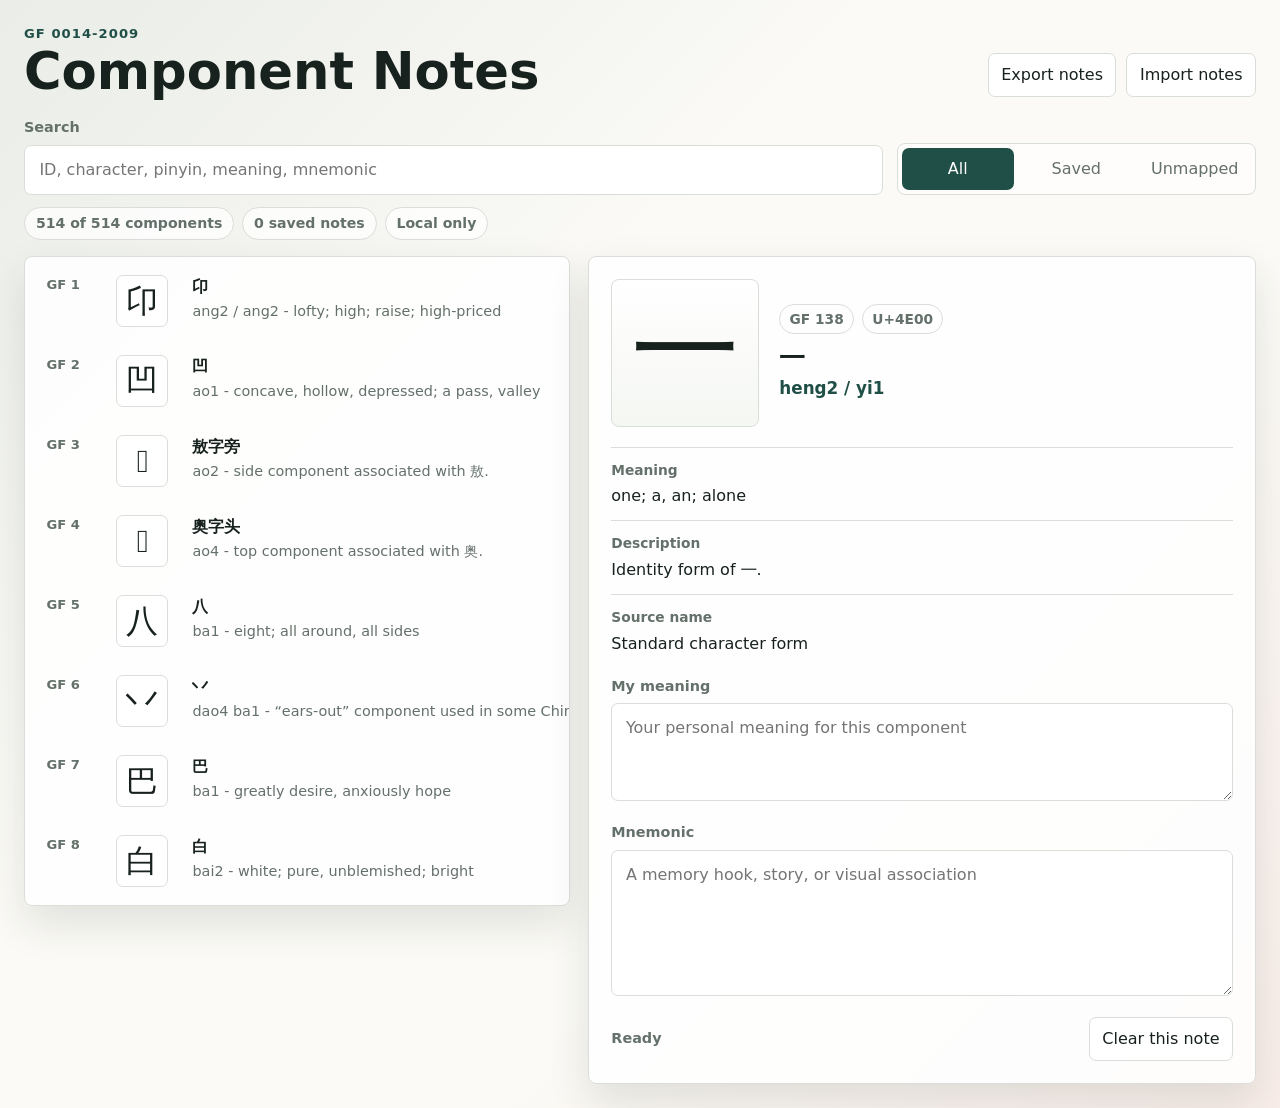
==== index.html @ fc37a63a "Initial GF 0014 component lookup app" ====
<!doctype html>
<html lang="en">
  <head>
    <meta charset="utf-8">
    <meta name="viewport" content="width=device-width, initial-scale=1">
    <title>GF 0014-2009 Component Notes</title>
    <meta name="description" content="Lookup GF 0014-2009 Chinese character components and keep personal meanings and mnemonics.">
    <link rel="icon" type="image/svg+xml" href="data:image/svg+xml,%3Csvg xmlns='http://www.w3.org/2000/svg' viewBox='0 0 64 64'%3E%3Crect width='64' height='64' rx='12' fill='%231f4f46'/%3E%3Cpath d='M15 18h34v7H36v25h-8V25H15z' fill='%23f5dfb5'/%3E%3Cpath d='M18 46h28v5H18z' fill='%23e26d5c'/%3E%3C/svg%3E">
    <link rel="stylesheet" href="styles.css">
  </head>
  <body>
    <main class="app-shell">
      <section class="workspace" aria-label="Component lookup">
        <header class="topbar">
          <div>
            <p class="eyebrow">GF 0014-2009</p>
            <h1>Component Notes</h1>
          </div>
          <div class="backup-actions">
            <button id="exportNotes" type="button">Export notes</button>
            <label class="import-button">
              Import notes
              <input id="importNotes" type="file" accept="application/json">
            </label>
          </div>
        </header>

        <div class="search-row">
          <label class="search-field">
            <span>Search</span>
            <input id="searchInput" type="search" autocomplete="off" placeholder="ID, character, pinyin, meaning, mnemonic">
          </label>
          <div class="filters" role="group" aria-label="Catalog filter">
            <button class="filter-button active" type="button" data-filter="all">All</button>
            <button class="filter-button" type="button" data-filter="saved">Saved</button>
            <button class="filter-button" type="button" data-filter="unmapped">Unmapped</button>
          </div>
        </div>

        <div class="stats" aria-live="polite">
          <span id="resultCount">514 components</span>
          <span id="savedCount">0 saved notes</span>
          <span>Local only</span>
        </div>

        <div class="content-grid">
          <section class="catalog-panel" aria-label="Components">
            <div id="componentList" class="component-list"></div>
          </section>

          <section class="detail-panel" aria-label="Selected component">
            <div class="detail-card">
              <div class="detail-main">
                <div id="glyph" class="glyph" lang="zh-Hans">一</div>
                <div>
                  <div class="id-row">
                    <span id="gfId">GF 138</span>
                    <span id="unicodeValue">U+4E00</span>
                  </div>
                  <h2 id="componentTitle">一</h2>
                  <p id="pinyinValue" class="pinyin">heng2 / yi1</p>
                </div>
              </div>

              <dl class="facts">
                <div>
                  <dt>Meaning</dt>
                  <dd id="meaningValue"></dd>
                </div>
                <div>
                  <dt>Description</dt>
                  <dd id="descriptionValue"></dd>
                </div>
                <div>
                  <dt>Source name</dt>
                  <dd id="sourceNameValue"></dd>
                </div>
              </dl>

              <form id="notesForm" class="notes-form">
                <label>
                  <span>My meaning</span>
                  <textarea id="customMeaning" rows="3" placeholder="Your personal meaning for this component"></textarea>
                </label>
                <label>
                  <span>Mnemonic</span>
                  <textarea id="mnemonic" rows="5" placeholder="A memory hook, story, or visual association"></textarea>
                </label>
                <div class="form-actions">
                  <p id="saveState" role="status">Ready</p>
                  <button id="clearNote" type="button">Clear this note</button>
                </div>
              </form>
            </div>
          </section>
        </div>
      </section>
    </main>

    <script src="components-data.js"></script>
    <script src="app.js"></script>
  </body>
</html>
---- styles.css ----
:root {
  color-scheme: light;
  --ink: #17211d;
  --muted: #64706a;
  --line: #d9ded8;
  --paper: #fbfaf6;
  --panel: #ffffff;
  --field: #f4f7f4;
  --accent: #1f4f46;
  --accent-2: #e26d5c;
  --accent-soft: #e8f1ec;
  --warn: #996515;
  --shadow: 0 18px 42px rgba(36, 48, 43, 0.12);
}

* {
  box-sizing: border-box;
}

body {
  margin: 0;
  min-width: 320px;
  background:
    linear-gradient(135deg, rgba(31, 79, 70, 0.08), transparent 38%),
    linear-gradient(315deg, rgba(226, 109, 92, 0.09), transparent 34%),
    var(--paper);
  color: var(--ink);
  font-family: Inter, ui-sans-serif, system-ui, -apple-system, BlinkMacSystemFont, "Segoe UI", sans-serif;
  font-size: 16px;
  line-height: 1.5;
}

button,
input,
textarea {
  font: inherit;
}

button,
.import-button {
  border: 1px solid var(--line);
  background: var(--panel);
  color: var(--ink);
  min-height: 40px;
  padding: 0.55rem 0.78rem;
  border-radius: 7px;
  cursor: pointer;
}

button:hover,
.import-button:hover {
  border-color: var(--accent);
}

.app-shell {
  min-height: 100vh;
  padding: 24px;
}

.workspace {
  max-width: 1440px;
  margin: 0 auto;
}

.topbar,
.search-row,
.stats,
.content-grid {
  width: 100%;
}

.topbar {
  display: flex;
  align-items: flex-end;
  justify-content: space-between;
  gap: 16px;
  margin-bottom: 20px;
}

.eyebrow {
  margin: 0 0 2px;
  color: var(--accent);
  font-size: 0.82rem;
  font-weight: 800;
  letter-spacing: 0.08em;
  text-transform: uppercase;
}

h1,
h2,
p {
  margin-top: 0;
}

h1 {
  margin-bottom: 0;
  font-size: clamp(2rem, 4vw, 3.6rem);
  line-height: 1;
  letter-spacing: 0;
}

h2 {
  margin-bottom: 0.18rem;
  font-size: 1.6rem;
  line-height: 1.15;
}

.backup-actions {
  display: flex;
  flex-wrap: wrap;
  justify-content: flex-end;
  gap: 10px;
}

.import-button {
  display: inline-flex;
  align-items: center;
  position: relative;
  overflow: hidden;
}

.import-button input {
  position: absolute;
  inset: 0;
  opacity: 0;
  cursor: pointer;
}

.search-row {
  display: grid;
  grid-template-columns: minmax(220px, 1fr) auto;
  gap: 14px;
  align-items: end;
  margin-bottom: 12px;
}

.search-field span,
.notes-form span {
  display: block;
  margin-bottom: 6px;
  color: var(--muted);
  font-size: 0.9rem;
  font-weight: 700;
}

.search-field input,
.notes-form textarea {
  width: 100%;
  border: 1px solid var(--line);
  border-radius: 7px;
  background: var(--panel);
  color: var(--ink);
  outline: none;
}

.search-field input {
  min-height: 48px;
  padding: 0.75rem 0.9rem;
}

.search-field input:focus,
.notes-form textarea:focus {
  border-color: var(--accent);
  box-shadow: 0 0 0 3px rgba(31, 79, 70, 0.14);
}

.filters {
  display: grid;
  grid-template-columns: repeat(3, minmax(78px, 1fr));
  gap: 6px;
  padding: 4px;
  border: 1px solid var(--line);
  border-radius: 8px;
  background: rgba(255, 255, 255, 0.72);
}

.filter-button {
  border: 0;
  min-height: 38px;
  background: transparent;
  color: var(--muted);
}

.filter-button.active {
  background: var(--accent);
  color: white;
}

.stats {
  display: flex;
  flex-wrap: wrap;
  gap: 8px;
  margin-bottom: 16px;
}

.stats span {
  border: 1px solid var(--line);
  border-radius: 999px;
  background: rgba(255, 255, 255, 0.75);
  color: var(--muted);
  padding: 0.32rem 0.68rem;
  font-size: 0.88rem;
  font-weight: 700;
}

.content-grid {
  display: grid;
  grid-template-columns: minmax(360px, 0.9fr) minmax(420px, 1.1fr);
  gap: 18px;
  align-items: start;
}

.catalog-panel,
.detail-card {
  border: 1px solid var(--line);
  border-radius: 8px;
  background: rgba(255, 255, 255, 0.88);
  box-shadow: var(--shadow);
}

.component-list {
  height: min(72vh, 780px);
  overflow: auto;
  padding: 8px;
}

.component-row {
  display: grid;
  grid-template-columns: 58px 64px minmax(0, 1fr);
  gap: 12px;
  width: 100%;
  min-height: 76px;
  margin: 0;
  border: 1px solid transparent;
  border-radius: 7px;
  background: transparent;
  text-align: left;
}

.component-row + .component-row {
  margin-top: 4px;
}

.component-row.active {
  border-color: rgba(31, 79, 70, 0.32);
  background: var(--accent-soft);
}

.row-id {
  color: var(--muted);
  font-size: 0.82rem;
  font-weight: 800;
}

.row-glyph {
  display: grid;
  place-items: center;
  width: 52px;
  height: 52px;
  border: 1px solid var(--line);
  border-radius: 7px;
  background: white;
  font-family: "STKaiti", "KaiTi", "Songti SC", "Noto Serif CJK SC", serif;
  font-size: 2rem;
  line-height: 1;
}

.row-title {
  display: flex;
  align-items: center;
  gap: 8px;
  min-width: 0;
  font-weight: 800;
}

.row-title span:first-child {
  overflow: hidden;
  text-overflow: ellipsis;
  white-space: nowrap;
}

.note-dot {
  width: 8px;
  height: 8px;
  flex: 0 0 auto;
  border-radius: 50%;
  background: var(--accent-2);
}

.row-meta {
  overflow: hidden;
  color: var(--muted);
  font-size: 0.9rem;
  text-overflow: ellipsis;
  white-space: nowrap;
}

.detail-card {
  padding: 22px;
}

.detail-main {
  display: grid;
  grid-template-columns: 148px minmax(0, 1fr);
  gap: 20px;
  align-items: center;
  margin-bottom: 20px;
}

.glyph {
  display: grid;
  place-items: center;
  aspect-ratio: 1;
  border: 1px solid var(--line);
  border-radius: 8px;
  background: linear-gradient(180deg, #fff, #f5f7f3);
  font-family: "STKaiti", "KaiTi", "Songti SC", "Noto Serif CJK SC", serif;
  font-size: clamp(4rem, 12vw, 6.8rem);
  line-height: 1;
  overflow: hidden;
}

.id-row {
  display: flex;
  flex-wrap: wrap;
  gap: 8px;
  margin-bottom: 10px;
}

.id-row span {
  border: 1px solid var(--line);
  border-radius: 999px;
  padding: 0.22rem 0.58rem;
  color: var(--muted);
  font-size: 0.86rem;
  font-weight: 800;
}

.pinyin {
  margin-bottom: 0;
  color: var(--accent);
  font-size: 1.05rem;
  font-weight: 800;
}

.facts {
  display: grid;
  gap: 12px;
  margin: 0 0 20px;
}

.facts div {
  border-top: 1px solid var(--line);
  padding-top: 12px;
}

.facts dt {
  color: var(--muted);
  font-size: 0.86rem;
  font-weight: 800;
}

.facts dd {
  margin: 4px 0 0;
}

.notes-form {
  display: grid;
  gap: 14px;
}

.notes-form textarea {
  min-height: 96px;
  padding: 0.75rem 0.85rem;
  resize: vertical;
}

.form-actions {
  display: flex;
  align-items: center;
  justify-content: space-between;
  gap: 12px;
}

.form-actions p {
  margin: 0;
  color: var(--muted);
  font-size: 0.9rem;
  font-weight: 700;
}

.empty-state {
  padding: 28px;
  color: var(--muted);
  text-align: center;
}

.unmapped {
  color: var(--warn);
}

@media (max-width: 920px) {
  .app-shell {
    padding: 16px;
  }

  .topbar,
  .search-row,
  .content-grid {
    grid-template-columns: 1fr;
  }

  .topbar {
    align-items: stretch;
  }

  .backup-actions {
    justify-content: flex-start;
  }

  .component-list {
    height: 42vh;
  }
}

@media (max-width: 560px) {
  .detail-main {
    grid-template-columns: 1fr;
  }

  .glyph {
    max-width: 180px;
  }

  .component-row {
    grid-template-columns: 48px 54px minmax(0, 1fr);
  }

  .row-glyph {
    width: 46px;
    height: 46px;
    font-size: 1.7rem;
  }
}
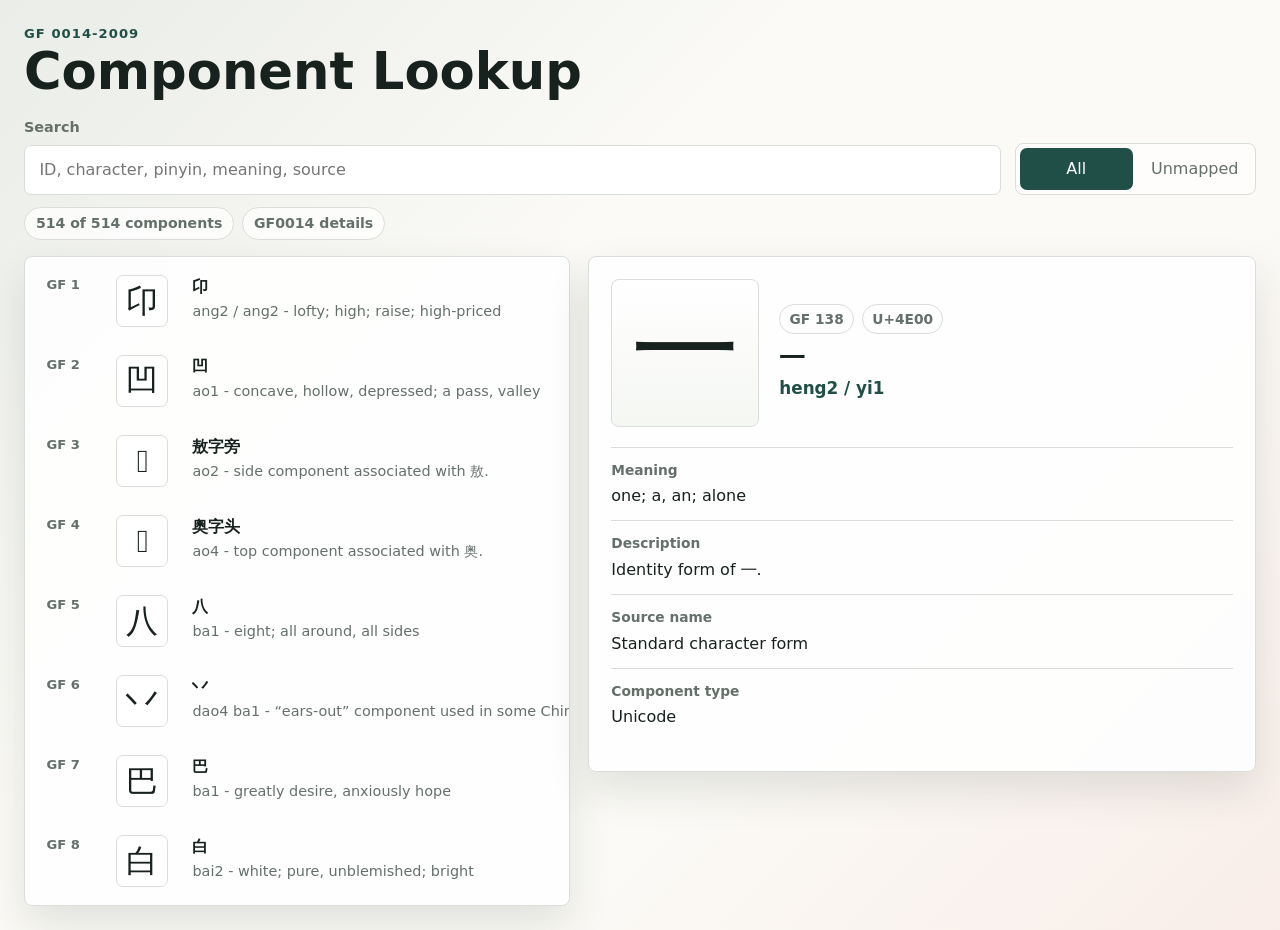
==== commit 5dfd03f5: "Updated README" ====
--- a/index.html
+++ b/index.html
@@ -3,8 +3,8 @@
   <head>
     <meta charset="utf-8">
     <meta name="viewport" content="width=device-width, initial-scale=1">
-    <title>GF 0014-2009 Component Notes</title>
-    <meta name="description" content="Lookup GF 0014-2009 Chinese character components and keep personal meanings and mnemonics.">
+    <title>GF 0014-2009 Component Lookup</title>
+    <meta name="description" content="Lookup GF 0014-2009 Chinese character components by ID, glyph, pinyin, meaning, source name, or component type.">
     <link rel="icon" type="image/svg+xml" href="data:image/svg+xml,%3Csvg xmlns='http://www.w3.org/2000/svg' viewBox='0 0 64 64'%3E%3Crect width='64' height='64' rx='12' fill='%231f4f46'/%3E%3Cpath d='M15 18h34v7H36v25h-8V25H15z' fill='%23f5dfb5'/%3E%3Cpath d='M18 46h28v5H18z' fill='%23e26d5c'/%3E%3C/svg%3E">
     <link rel="stylesheet" href="styles.css">
   </head>
@@ -14,33 +14,24 @@
         <header class="topbar">
           <div>
             <p class="eyebrow">GF 0014-2009</p>
-            <h1>Component Notes</h1>
-          </div>
-          <div class="backup-actions">
-            <button id="exportNotes" type="button">Export notes</button>
-            <label class="import-button">
-              Import notes
-              <input id="importNotes" type="file" accept="application/json">
-            </label>
+            <h1>Component Lookup</h1>
           </div>
         </header>
 
         <div class="search-row">
           <label class="search-field">
             <span>Search</span>
-            <input id="searchInput" type="search" autocomplete="off" placeholder="ID, character, pinyin, meaning, mnemonic">
+            <input id="searchInput" type="search" autocomplete="off" placeholder="ID, character, pinyin, meaning, source">
           </label>
           <div class="filters" role="group" aria-label="Catalog filter">
             <button class="filter-button active" type="button" data-filter="all">All</button>
-            <button class="filter-button" type="button" data-filter="saved">Saved</button>
             <button class="filter-button" type="button" data-filter="unmapped">Unmapped</button>
           </div>
         </div>
 
         <div class="stats" aria-live="polite">
           <span id="resultCount">514 components</span>
-          <span id="savedCount">0 saved notes</span>
-          <span>Local only</span>
+          <span>GF0014 details</span>
         </div>
 
         <div class="content-grid">
@@ -75,22 +66,11 @@
                   <dt>Source name</dt>
                   <dd id="sourceNameValue"></dd>
                 </div>
+                <div>
+                  <dt>Component type</dt>
+                  <dd id="componentTypeValue"></dd>
+                </div>
               </dl>
-
-              <form id="notesForm" class="notes-form">
-                <label>
-                  <span>My meaning</span>
-                  <textarea id="customMeaning" rows="3" placeholder="Your personal meaning for this component"></textarea>
-                </label>
-                <label>
-                  <span>Mnemonic</span>
-                  <textarea id="mnemonic" rows="5" placeholder="A memory hook, story, or visual association"></textarea>
-                </label>
-                <div class="form-actions">
-                  <p id="saveState" role="status">Ready</p>
-                  <button id="clearNote" type="button">Clear this note</button>
-                </div>
-              </form>
             </div>
           </section>
         </div>
--- a/styles.css
+++ b/styles.css
@@ -31,13 +31,11 @@
 }
 
 button,
-input,
-textarea {
+input {
   font: inherit;
 }
 
-button,
-.import-button {
+button {
   border: 1px solid var(--line);
   background: var(--panel);
   color: var(--ink);
@@ -47,8 +45,7 @@
   cursor: pointer;
 }
 
-button:hover,
-.import-button:hover {
+button:hover {
   border-color: var(--accent);
 }
 
@@ -105,27 +102,6 @@
   line-height: 1.15;
 }
 
-.backup-actions {
-  display: flex;
-  flex-wrap: wrap;
-  justify-content: flex-end;
-  gap: 10px;
-}
-
-.import-button {
-  display: inline-flex;
-  align-items: center;
-  position: relative;
-  overflow: hidden;
-}
-
-.import-button input {
-  position: absolute;
-  inset: 0;
-  opacity: 0;
-  cursor: pointer;
-}
-
 .search-row {
   display: grid;
   grid-template-columns: minmax(220px, 1fr) auto;
@@ -134,8 +110,7 @@
   margin-bottom: 12px;
 }
 
-.search-field span,
-.notes-form span {
+.search-field span {
   display: block;
   margin-bottom: 6px;
   color: var(--muted);
@@ -143,8 +118,7 @@
   font-weight: 700;
 }
 
-.search-field input,
-.notes-form textarea {
+.search-field input {
   width: 100%;
   border: 1px solid var(--line);
   border-radius: 7px;
@@ -158,15 +132,14 @@
   padding: 0.75rem 0.9rem;
 }
 
-.search-field input:focus,
-.notes-form textarea:focus {
+.search-field input:focus {
   border-color: var(--accent);
   box-shadow: 0 0 0 3px rgba(31, 79, 70, 0.14);
 }
 
 .filters {
   display: grid;
-  grid-template-columns: repeat(3, minmax(78px, 1fr));
+  grid-template-columns: repeat(2, minmax(92px, 1fr));
   gap: 6px;
   padding: 4px;
   border: 1px solid var(--line);
@@ -279,14 +252,6 @@
   white-space: nowrap;
 }
 
-.note-dot {
-  width: 8px;
-  height: 8px;
-  flex: 0 0 auto;
-  border-radius: 50%;
-  background: var(--accent-2);
-}
-
 .row-meta {
   overflow: hidden;
   color: var(--muted);
@@ -364,31 +329,6 @@
   margin: 4px 0 0;
 }
 
-.notes-form {
-  display: grid;
-  gap: 14px;
-}
-
-.notes-form textarea {
-  min-height: 96px;
-  padding: 0.75rem 0.85rem;
-  resize: vertical;
-}
-
-.form-actions {
-  display: flex;
-  align-items: center;
-  justify-content: space-between;
-  gap: 12px;
-}
-
-.form-actions p {
-  margin: 0;
-  color: var(--muted);
-  font-size: 0.9rem;
-  font-weight: 700;
-}
-
 .empty-state {
   padding: 28px;
   color: var(--muted);
@@ -414,10 +354,6 @@
     align-items: stretch;
   }
 
-  .backup-actions {
-    justify-content: flex-start;
-  }
-
   .component-list {
     height: 42vh;
   }
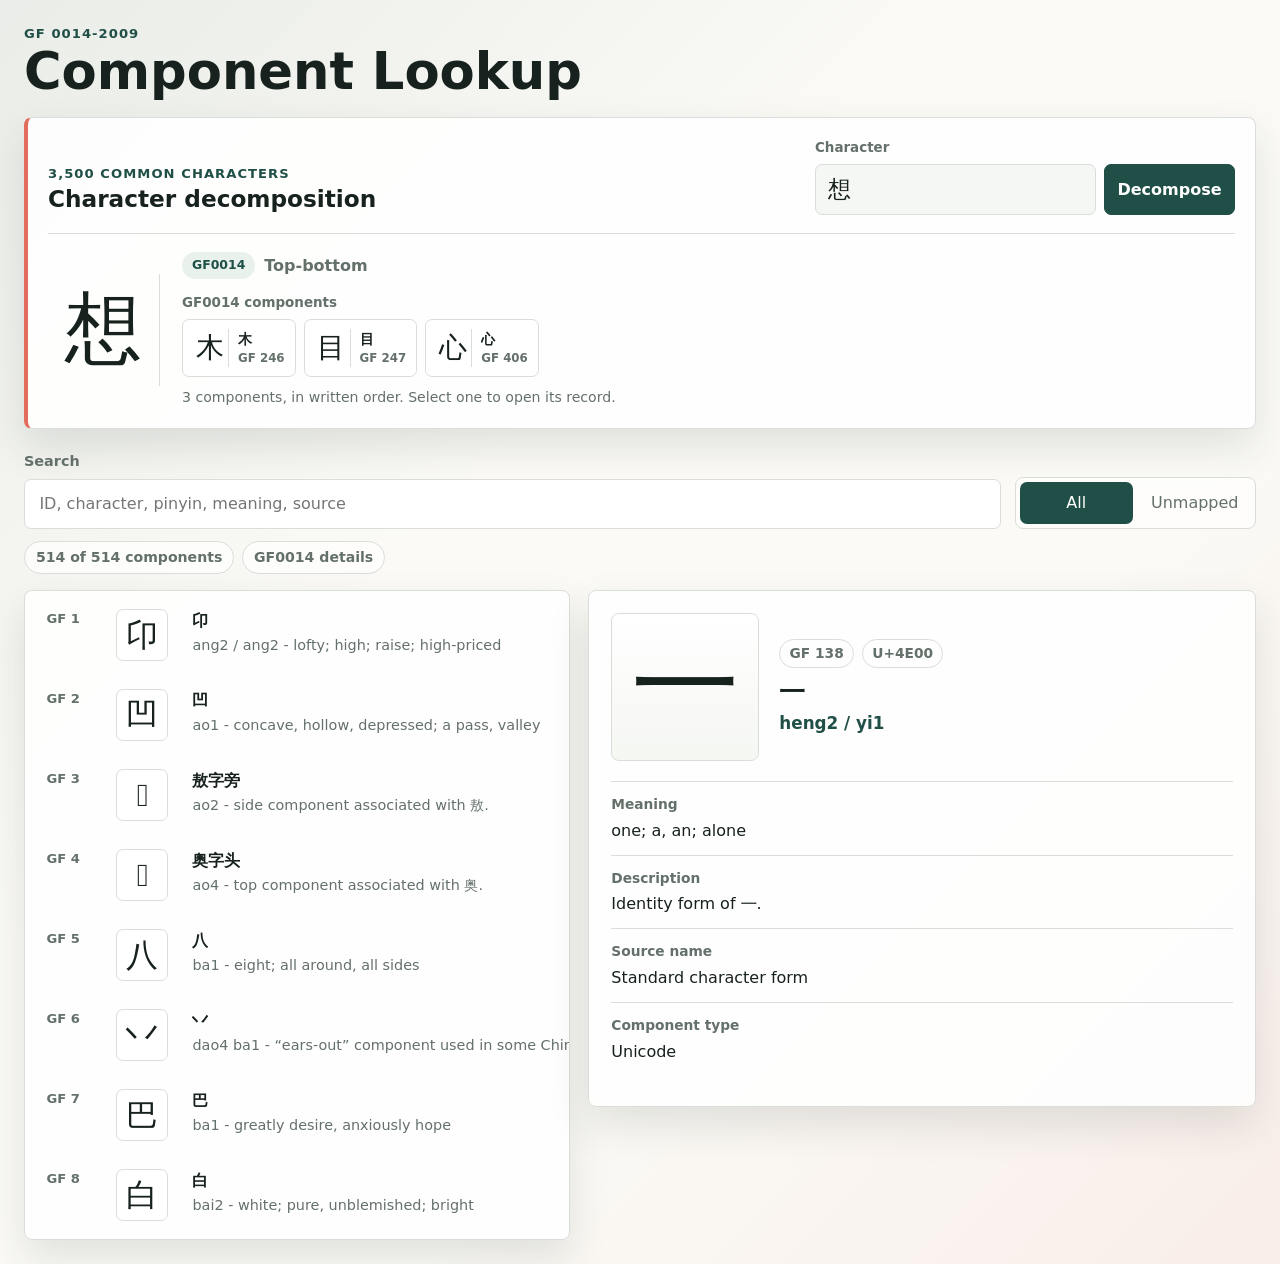
==== commit 41a59ce1: "Decomposition of chars now available" ====
--- a/index.html
+++ b/index.html
@@ -6,7 +6,7 @@
     <title>GF 0014-2009 Component Lookup</title>
     <meta name="description" content="Lookup GF 0014-2009 Chinese character components by ID, glyph, pinyin, meaning, source name, or component type.">
     <link rel="icon" type="image/svg+xml" href="data:image/svg+xml,%3Csvg xmlns='http://www.w3.org/2000/svg' viewBox='0 0 64 64'%3E%3Crect width='64' height='64' rx='12' fill='%231f4f46'/%3E%3Cpath d='M15 18h34v7H36v25h-8V25H15z' fill='%23f5dfb5'/%3E%3Cpath d='M18 46h28v5H18z' fill='%23e26d5c'/%3E%3C/svg%3E">
-    <link rel="stylesheet" href="styles.css">
+    <link rel="stylesheet" href="styles.css?v=2">
   </head>
   <body>
     <main class="app-shell">
@@ -17,6 +17,37 @@
             <h1>Component Lookup</h1>
           </div>
         </header>
+
+        <section class="decomposer" aria-labelledby="decomposerTitle">
+          <div class="decomposer-heading">
+            <div>
+              <p class="eyebrow">3,500 common characters</p>
+              <h2 id="decomposerTitle">Character decomposition</h2>
+            </div>
+            <form id="decomposerForm" class="character-form">
+              <label for="characterInput">Character</label>
+              <div class="character-entry">
+                <input id="characterInput" type="text" inputmode="text" autocomplete="off" maxlength="1" value="想" aria-describedby="decompositionNote">
+                <button type="submit">Decompose</button>
+              </div>
+            </form>
+          </div>
+
+          <div id="decompositionResult" class="decomposition-result" aria-live="polite">
+            <div id="decompositionGlyph" class="decomposition-glyph" lang="zh-Hans">想</div>
+            <div class="decomposition-content">
+              <div class="decomposition-meta">
+                <span id="decompositionStatus" class="status-badge">GF0014</span>
+                <span id="decompositionStructure"></span>
+              </div>
+              <div>
+                <p class="result-label">GF0014 components</p>
+                <div id="decompositionComponents" class="component-chips"></div>
+              </div>
+              <p id="decompositionNote" class="decomposition-note"></p>
+            </div>
+          </div>
+        </section>
 
         <div class="search-row">
           <label class="search-field">
@@ -77,7 +108,8 @@
       </section>
     </main>
 
-    <script src="components-data.js"></script>
-    <script src="app.js"></script>
+    <script src="components-data.js?v=2"></script>
+    <script src="decompositions-data.js?v=2"></script>
+    <script src="app.js?v=3"></script>
   </body>
 </html>
--- a/styles.css
+++ b/styles.css
@@ -74,6 +74,189 @@
   margin-bottom: 20px;
 }
 
+.decomposer {
+  margin-bottom: 22px;
+  border: 1px solid var(--line);
+  border-left: 4px solid var(--accent-2);
+  border-radius: 8px;
+  background: rgba(255, 255, 255, 0.9);
+  box-shadow: var(--shadow);
+  padding: 20px;
+}
+
+.decomposer-heading {
+  display: grid;
+  grid-template-columns: minmax(240px, 1fr) minmax(280px, 420px);
+  gap: 24px;
+  align-items: end;
+  padding-bottom: 18px;
+  border-bottom: 1px solid var(--line);
+}
+
+.decomposer-heading h2 {
+  font-size: 1.45rem;
+}
+
+.character-form label,
+.result-label {
+  display: block;
+  margin: 0 0 6px;
+  color: var(--muted);
+  font-size: 0.84rem;
+  font-weight: 800;
+}
+
+.character-entry {
+  display: grid;
+  grid-template-columns: minmax(80px, 1fr) auto;
+  gap: 8px;
+}
+
+.character-entry input {
+  min-width: 0;
+  min-height: 46px;
+  border: 1px solid var(--line);
+  border-radius: 7px;
+  background: var(--field);
+  color: var(--ink);
+  padding: 0.45rem 0.75rem;
+  font-family: "STKaiti", "KaiTi", "Songti SC", "Noto Serif CJK SC", serif;
+  font-size: 1.45rem;
+  outline: none;
+}
+
+.character-entry input:focus {
+  border-color: var(--accent);
+  box-shadow: 0 0 0 3px rgba(31, 79, 70, 0.14);
+}
+
+.character-entry button {
+  border-color: var(--accent);
+  background: var(--accent);
+  color: white;
+  font-weight: 800;
+}
+
+.decomposition-result {
+  display: grid;
+  grid-template-columns: 112px minmax(0, 1fr);
+  gap: 22px;
+  align-items: center;
+  padding-top: 18px;
+}
+
+.decomposition-glyph {
+  display: grid;
+  place-items: center;
+  width: 112px;
+  aspect-ratio: 1;
+  border-right: 1px solid var(--line);
+  font-family: "STKaiti", "KaiTi", "Songti SC", "Noto Serif CJK SC", serif;
+  font-size: 4.8rem;
+  line-height: 1;
+}
+
+.decomposition-result.unsupported .decomposition-glyph {
+  color: var(--muted);
+}
+
+.decomposition-content {
+  min-width: 0;
+}
+
+.decomposition-meta {
+  display: flex;
+  flex-wrap: wrap;
+  gap: 9px;
+  align-items: center;
+  margin-bottom: 14px;
+  color: var(--muted);
+  font-weight: 750;
+}
+
+.status-badge {
+  border-radius: 999px;
+  background: var(--accent-soft);
+  color: var(--accent);
+  padding: 0.25rem 0.62rem;
+  font-size: 0.78rem;
+  font-weight: 850;
+  text-transform: uppercase;
+}
+
+.status-badge.partial {
+  background: #f9e8e2;
+  color: #8b3f33;
+}
+
+.component-chips {
+  display: flex;
+  flex-wrap: wrap;
+  gap: 8px;
+  min-height: 58px;
+}
+
+.component-chip {
+  display: grid;
+  grid-template-columns: 38px minmax(0, 1fr);
+  gap: 9px;
+  align-items: center;
+  min-width: 108px;
+  min-height: 56px;
+  padding: 7px 10px 7px 8px;
+  text-align: left;
+}
+
+.component-chip:hover,
+.component-chip:focus-visible {
+  border-color: var(--accent);
+  background: var(--accent-soft);
+}
+
+.chip-glyph {
+  display: grid;
+  place-items: center;
+  width: 38px;
+  height: 38px;
+  border-right: 1px solid var(--line);
+  font-family: "STKaiti", "KaiTi", "Songti SC", "Noto Serif CJK SC", serif;
+  font-size: 1.75rem;
+  line-height: 1;
+}
+
+.chip-copy {
+  min-width: 0;
+}
+
+.chip-copy strong,
+.chip-copy small {
+  display: block;
+  overflow: hidden;
+  text-overflow: ellipsis;
+  white-space: nowrap;
+}
+
+.chip-copy strong {
+  font-size: 0.88rem;
+}
+
+.chip-copy small {
+  color: var(--muted);
+  font-size: 0.74rem;
+  font-weight: 750;
+}
+
+.decomposition-note {
+  margin: 10px 0 0;
+  color: var(--muted);
+  font-size: 0.88rem;
+}
+
+.no-components {
+  align-self: center;
+  color: var(--muted);
+}
+
 .eyebrow {
   margin: 0 0 2px;
   color: var(--accent);
@@ -345,6 +528,7 @@
   }
 
   .topbar,
+  .decomposer-heading,
   .search-row,
   .content-grid {
     grid-template-columns: 1fr;
@@ -360,6 +544,24 @@
 }
 
 @media (max-width: 560px) {
+  .decomposer {
+    padding: 16px;
+  }
+
+  .decomposition-result {
+    grid-template-columns: 76px minmax(0, 1fr);
+    gap: 14px;
+  }
+
+  .decomposition-glyph {
+    width: 76px;
+    font-size: 3.4rem;
+  }
+
+  .character-entry {
+    grid-template-columns: 1fr;
+  }
+
   .detail-main {
     grid-template-columns: 1fr;
   }
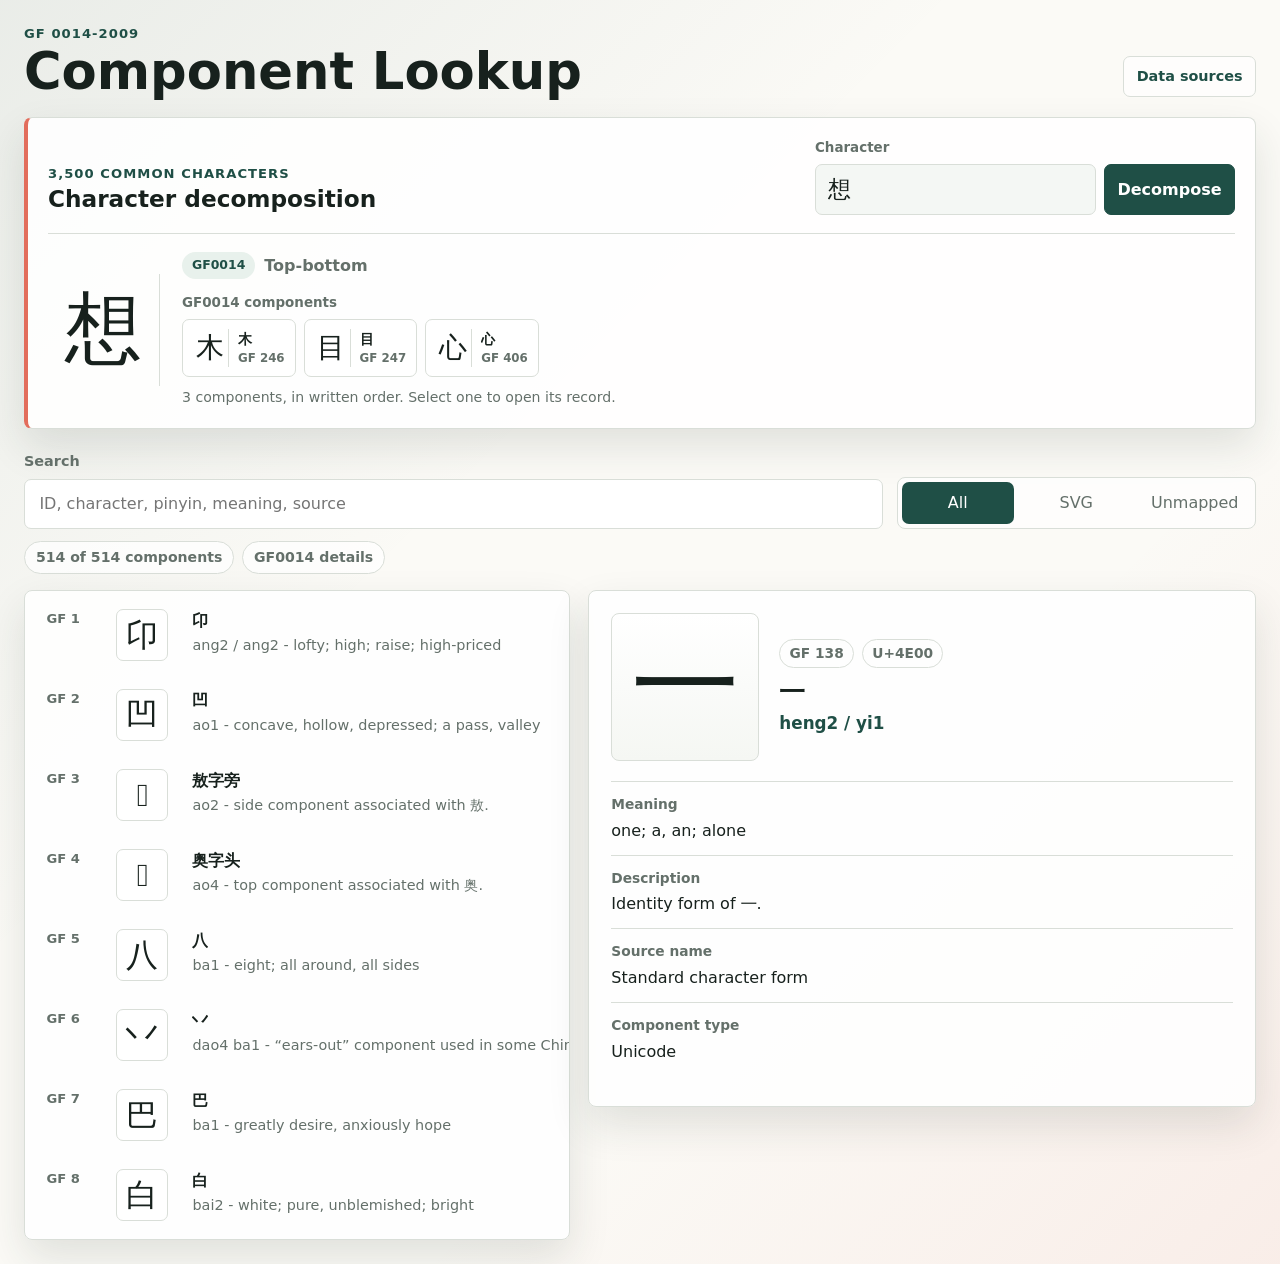
==== commit 3a6bbb9d: "Added data sources" ====
--- a/index.html
+++ b/index.html
@@ -6,7 +6,7 @@
     <title>GF 0014-2009 Component Lookup</title>
     <meta name="description" content="Lookup GF 0014-2009 Chinese character components by ID, glyph, pinyin, meaning, source name, or component type.">
     <link rel="icon" type="image/svg+xml" href="data:image/svg+xml,%3Csvg xmlns='http://www.w3.org/2000/svg' viewBox='0 0 64 64'%3E%3Crect width='64' height='64' rx='12' fill='%231f4f46'/%3E%3Cpath d='M15 18h34v7H36v25h-8V25H15z' fill='%23f5dfb5'/%3E%3Cpath d='M18 46h28v5H18z' fill='%23e26d5c'/%3E%3C/svg%3E">
-    <link rel="stylesheet" href="styles.css?v=2">
+    <link rel="stylesheet" href="styles.css?v=7">
   </head>
   <body>
     <main class="app-shell">
@@ -16,6 +16,7 @@
             <p class="eyebrow">GF 0014-2009</p>
             <h1>Component Lookup</h1>
           </div>
+          <a class="source-jump" href="sources.html">Data sources</a>
         </header>
 
         <section class="decomposer" aria-labelledby="decomposerTitle">
@@ -56,6 +57,7 @@
           </label>
           <div class="filters" role="group" aria-label="Catalog filter">
             <button class="filter-button active" type="button" data-filter="all">All</button>
+            <button class="filter-button" type="button" data-filter="svg">SVG</button>
             <button class="filter-button" type="button" data-filter="unmapped">Unmapped</button>
           </div>
         </div>
@@ -109,7 +111,8 @@
     </main>
 
     <script src="components-data.js?v=2"></script>
+    <script src="glyphs-data.js?v=1"></script>
     <script src="decompositions-data.js?v=2"></script>
-    <script src="app.js?v=3"></script>
+    <script src="app.js?v=7"></script>
   </body>
 </html>
--- a/styles.css
+++ b/styles.css
@@ -74,6 +74,24 @@
   margin-bottom: 20px;
 }
 
+.source-jump {
+  flex: 0 0 auto;
+  border: 1px solid var(--line);
+  border-radius: 7px;
+  background: rgba(255, 255, 255, 0.74);
+  color: var(--accent);
+  padding: 0.54rem 0.78rem;
+  font-size: 0.9rem;
+  font-weight: 800;
+  text-decoration: none;
+}
+
+.source-jump:hover,
+.source-jump:focus-visible {
+  border-color: var(--accent);
+  background: var(--accent-soft);
+}
+
 .decomposer {
   margin-bottom: 22px;
   border: 1px solid var(--line);
@@ -322,7 +340,7 @@
 
 .filters {
   display: grid;
-  grid-template-columns: repeat(2, minmax(92px, 1fr));
+  grid-template-columns: repeat(3, minmax(82px, 1fr));
   gap: 6px;
   padding: 4px;
   border: 1px solid var(--line);
@@ -357,6 +375,103 @@
   padding: 0.32rem 0.68rem;
   font-size: 0.88rem;
   font-weight: 700;
+}
+
+.source-page {
+  max-width: 960px;
+}
+
+.source-page-header {
+  padding-bottom: 20px;
+  border-bottom: 1px solid var(--line);
+}
+
+.source-intro {
+  max-width: 720px;
+  margin: 28px 0 40px;
+  color: var(--muted);
+  font-size: 1.15rem;
+}
+
+.source-list {
+  border-top: 1px solid var(--line);
+}
+
+.source-entry {
+  display: grid;
+  grid-template-columns: 170px minmax(0, 1fr);
+  gap: 32px;
+  padding: 30px 0 34px;
+  border-bottom: 1px solid var(--line);
+}
+
+.source-entry-label {
+  display: flex;
+  flex-direction: column;
+  gap: 6px;
+  color: var(--muted);
+  font-size: 0.78rem;
+  font-weight: 800;
+  text-transform: uppercase;
+}
+
+.source-number {
+  color: var(--accent-2);
+  font-size: 1.35rem;
+  line-height: 1;
+}
+
+.source-entry-content {
+  max-width: 650px;
+}
+
+.source-entry-content h2 {
+  margin-bottom: 10px;
+  font-size: 1.35rem;
+}
+
+.source-entry-content p {
+  margin-bottom: 12px;
+}
+
+.source-title,
+.source-use {
+  color: var(--muted);
+}
+
+.source-title cite {
+  font-style: normal;
+}
+
+.source-use strong {
+  color: var(--ink);
+}
+
+.source-link {
+  display: inline-block;
+  color: var(--accent);
+  font-weight: 800;
+  text-underline-offset: 3px;
+}
+
+.source-method {
+  margin-top: 40px;
+  border-left: 4px solid var(--accent);
+  background: rgba(255, 255, 255, 0.72);
+  padding: 22px 24px;
+}
+
+.source-method h2 {
+  font-size: 1.35rem;
+}
+
+.source-method ol {
+  margin: 16px 0 0;
+  padding-left: 1.35rem;
+}
+
+.source-method li + li {
+  margin-top: 8px;
 }
 
 .content-grid {
@@ -421,6 +536,23 @@
   line-height: 1;
 }
 
+.component-glyph-svg {
+  display: block;
+  width: 78%;
+  height: 78%;
+  overflow: visible;
+}
+
+.chip-glyph .component-glyph-svg {
+  width: 1.55rem;
+  height: 1.55rem;
+}
+
+.glyph .component-glyph-svg {
+  width: 76%;
+  height: 76%;
+}
+
 .row-title {
   display: flex;
   align-items: center;
@@ -433,6 +565,18 @@
   overflow: hidden;
   text-overflow: ellipsis;
   white-space: nowrap;
+}
+
+.row-svg-badge {
+  flex: 0 0 auto;
+  border: 1px solid rgba(31, 79, 70, 0.28);
+  border-radius: 4px;
+  background: var(--accent-soft);
+  color: var(--accent);
+  padding: 0.08rem 0.3rem;
+  font-size: 0.64rem;
+  font-weight: 900;
+  line-height: 1.2;
 }
 
 .row-meta {
@@ -535,7 +679,18 @@
   }
 
   .topbar {
+    flex-direction: column;
     align-items: stretch;
+  }
+
+  .source-jump {
+    align-self: flex-start;
+    text-align: center;
+  }
+
+  .source-entry {
+    grid-template-columns: 1fr;
+    gap: 14px;
   }
 
   .component-list {
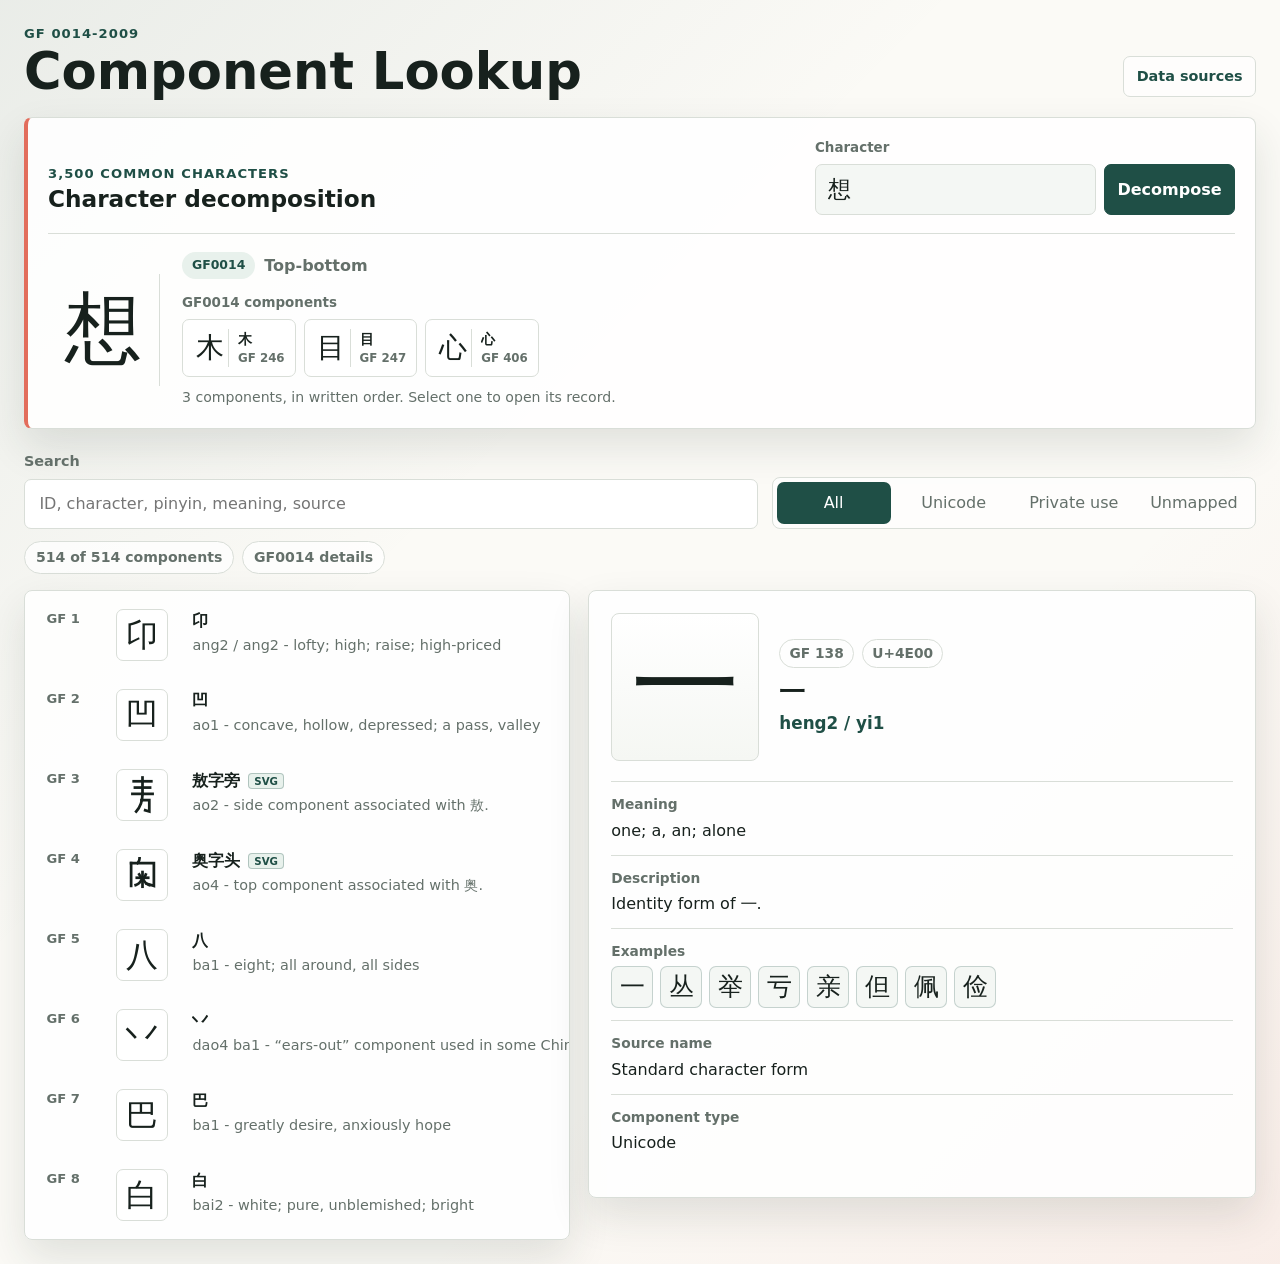
==== commit a17b0969: "tabs for unicode vs private" ====
--- a/index.html
+++ b/index.html
@@ -57,7 +57,8 @@
           </label>
           <div class="filters" role="group" aria-label="Catalog filter">
             <button class="filter-button active" type="button" data-filter="all">All</button>
-            <button class="filter-button" type="button" data-filter="svg">SVG</button>
+            <button class="filter-button" type="button" data-filter="unicode">Unicode</button>
+            <button class="filter-button" type="button" data-filter="private-use">Private use</button>
             <button class="filter-button" type="button" data-filter="unmapped">Unmapped</button>
           </div>
         </div>
@@ -96,6 +97,10 @@
                   <dd id="descriptionValue"></dd>
                 </div>
                 <div>
+                  <dt>Examples</dt>
+                  <dd id="examplesValue" class="example-list"></dd>
+                </div>
+                <div>
                   <dt>Source name</dt>
                   <dd id="sourceNameValue"></dd>
                 </div>
@@ -113,6 +118,6 @@
     <script src="components-data.js?v=2"></script>
     <script src="glyphs-data.js?v=1"></script>
     <script src="decompositions-data.js?v=2"></script>
-    <script src="app.js?v=7"></script>
+    <script src="app.js?v=9"></script>
   </body>
 </html>
--- a/styles.css
+++ b/styles.css
@@ -340,7 +340,7 @@
 
 .filters {
   display: grid;
-  grid-template-columns: repeat(3, minmax(82px, 1fr));
+  grid-template-columns: repeat(4, minmax(82px, 1fr));
   gap: 6px;
   padding: 4px;
   border: 1px solid var(--line);
@@ -656,6 +656,37 @@
   margin: 4px 0 0;
 }
 
+.example-list {
+  display: flex;
+  flex-wrap: wrap;
+  gap: 7px;
+}
+
+.example-character {
+  display: grid;
+  place-items: center;
+  width: 42px;
+  height: 42px;
+  min-height: 42px;
+  padding: 0;
+  border-color: rgba(31, 79, 70, 0.22);
+  background: var(--field);
+  color: var(--ink);
+  font-family: "STKaiti", "KaiTi", "Songti SC", "Noto Serif CJK SC", serif;
+  font-size: 1.55rem;
+  line-height: 1;
+}
+
+.example-character:hover,
+.example-character:focus-visible {
+  border-color: var(--accent);
+  background: var(--accent-soft);
+}
+
+.no-examples {
+  color: var(--muted);
+}
+
 .empty-state {
   padding: 28px;
   color: var(--muted);
@@ -699,6 +730,10 @@
 }
 
 @media (max-width: 560px) {
+  .filters {
+    grid-template-columns: repeat(2, minmax(0, 1fr));
+  }
+
   .decomposer {
     padding: 16px;
   }
